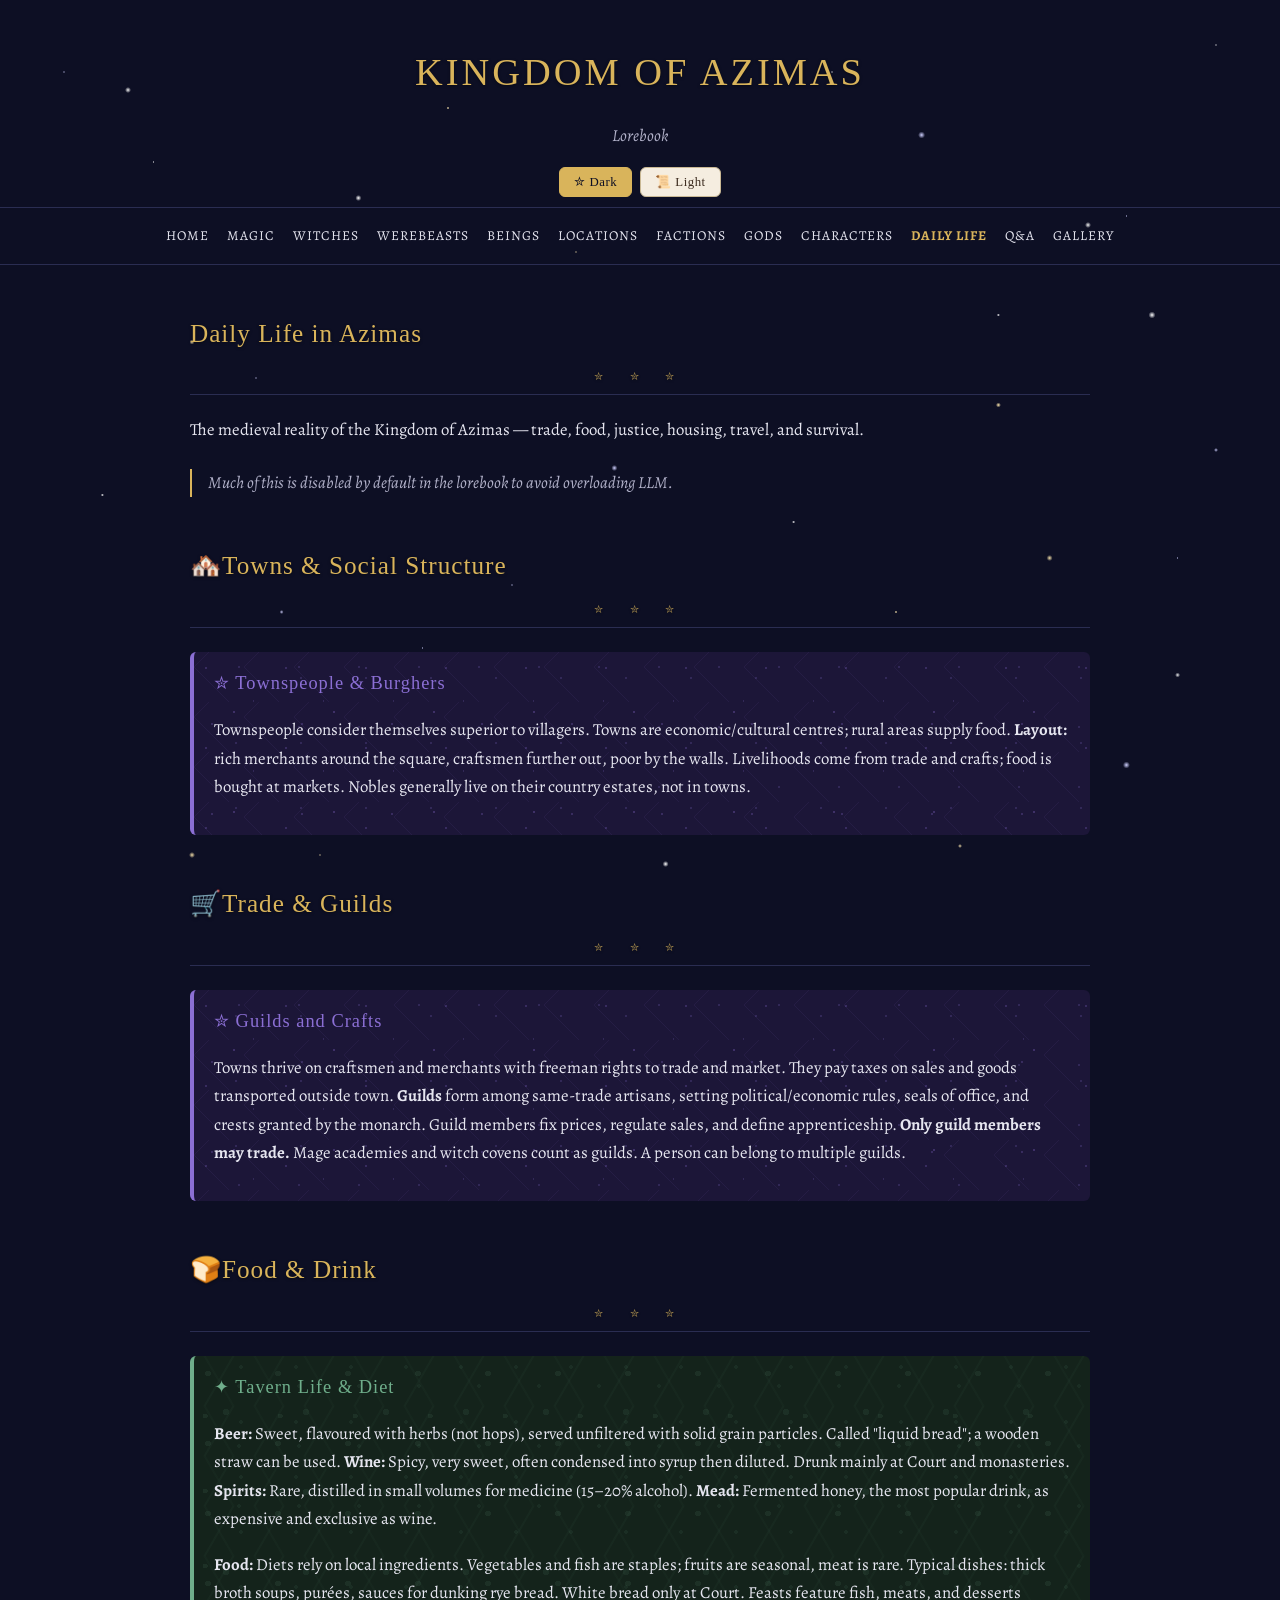
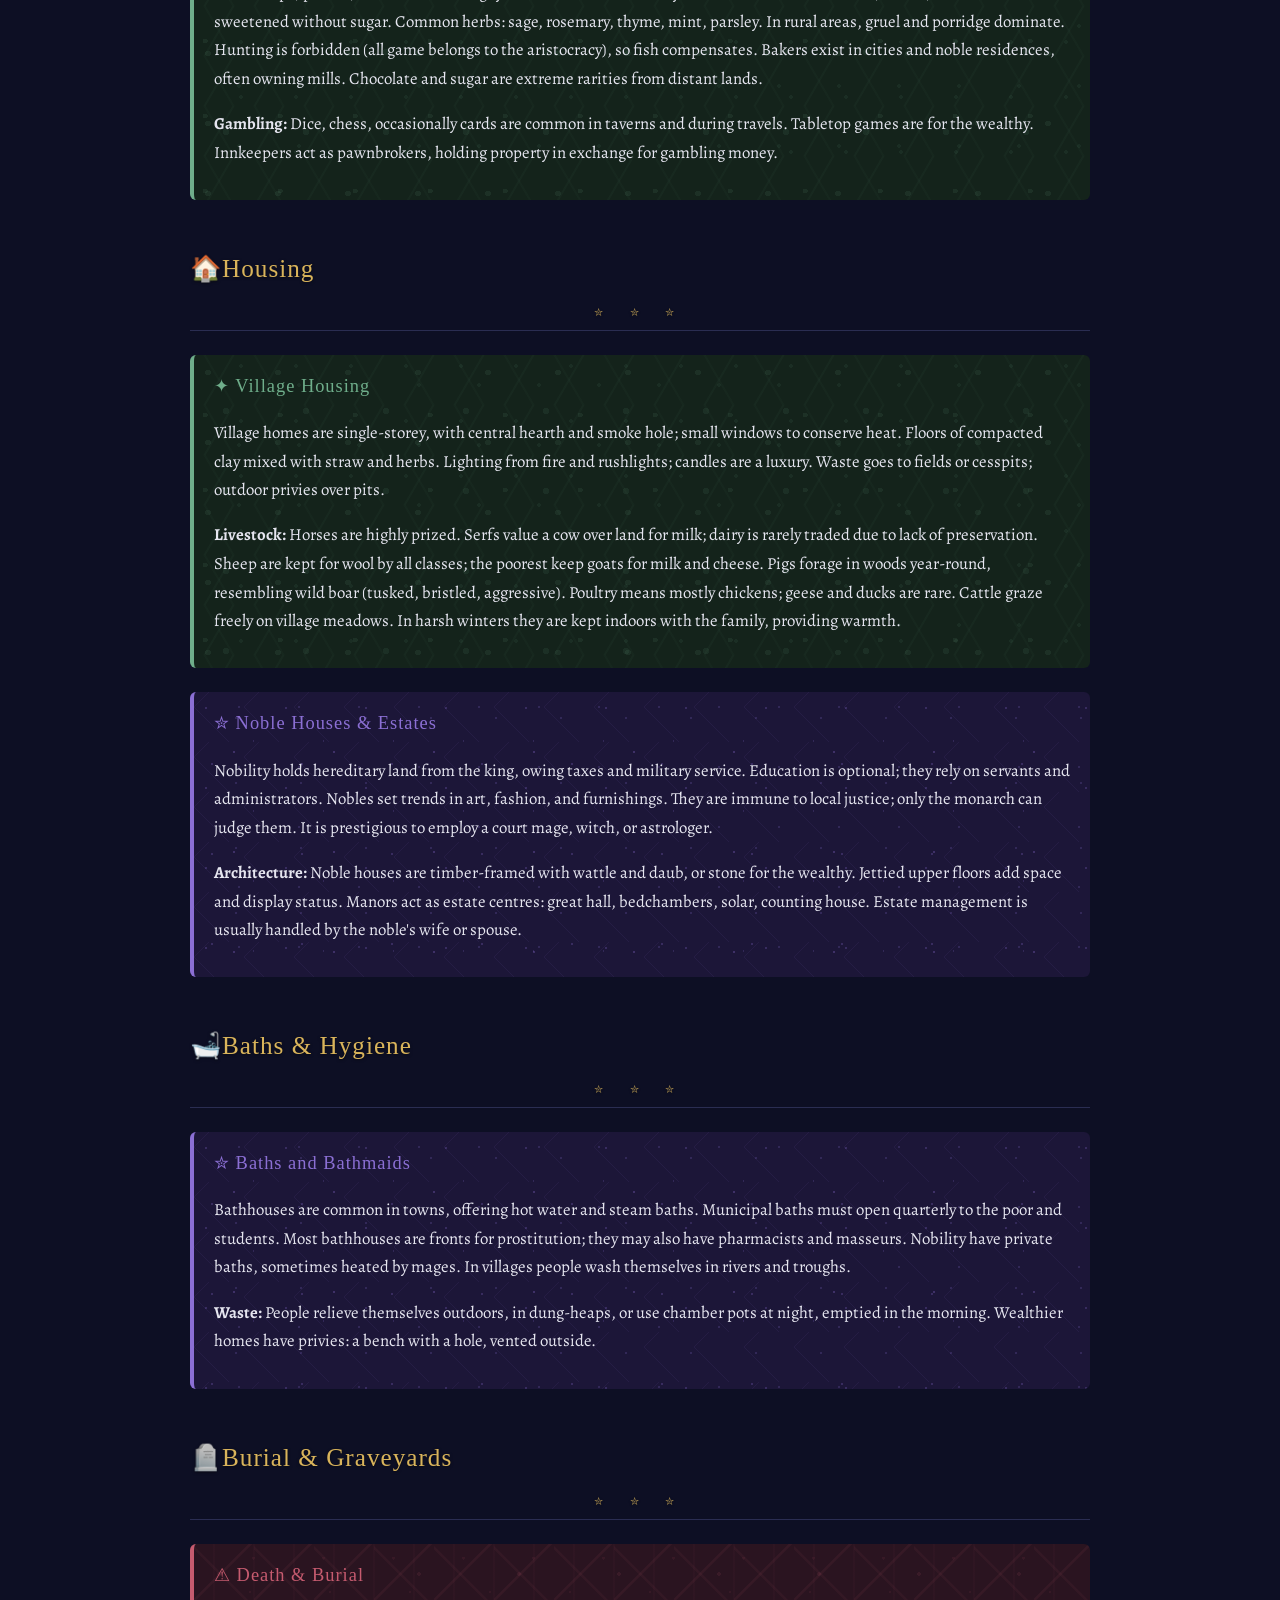
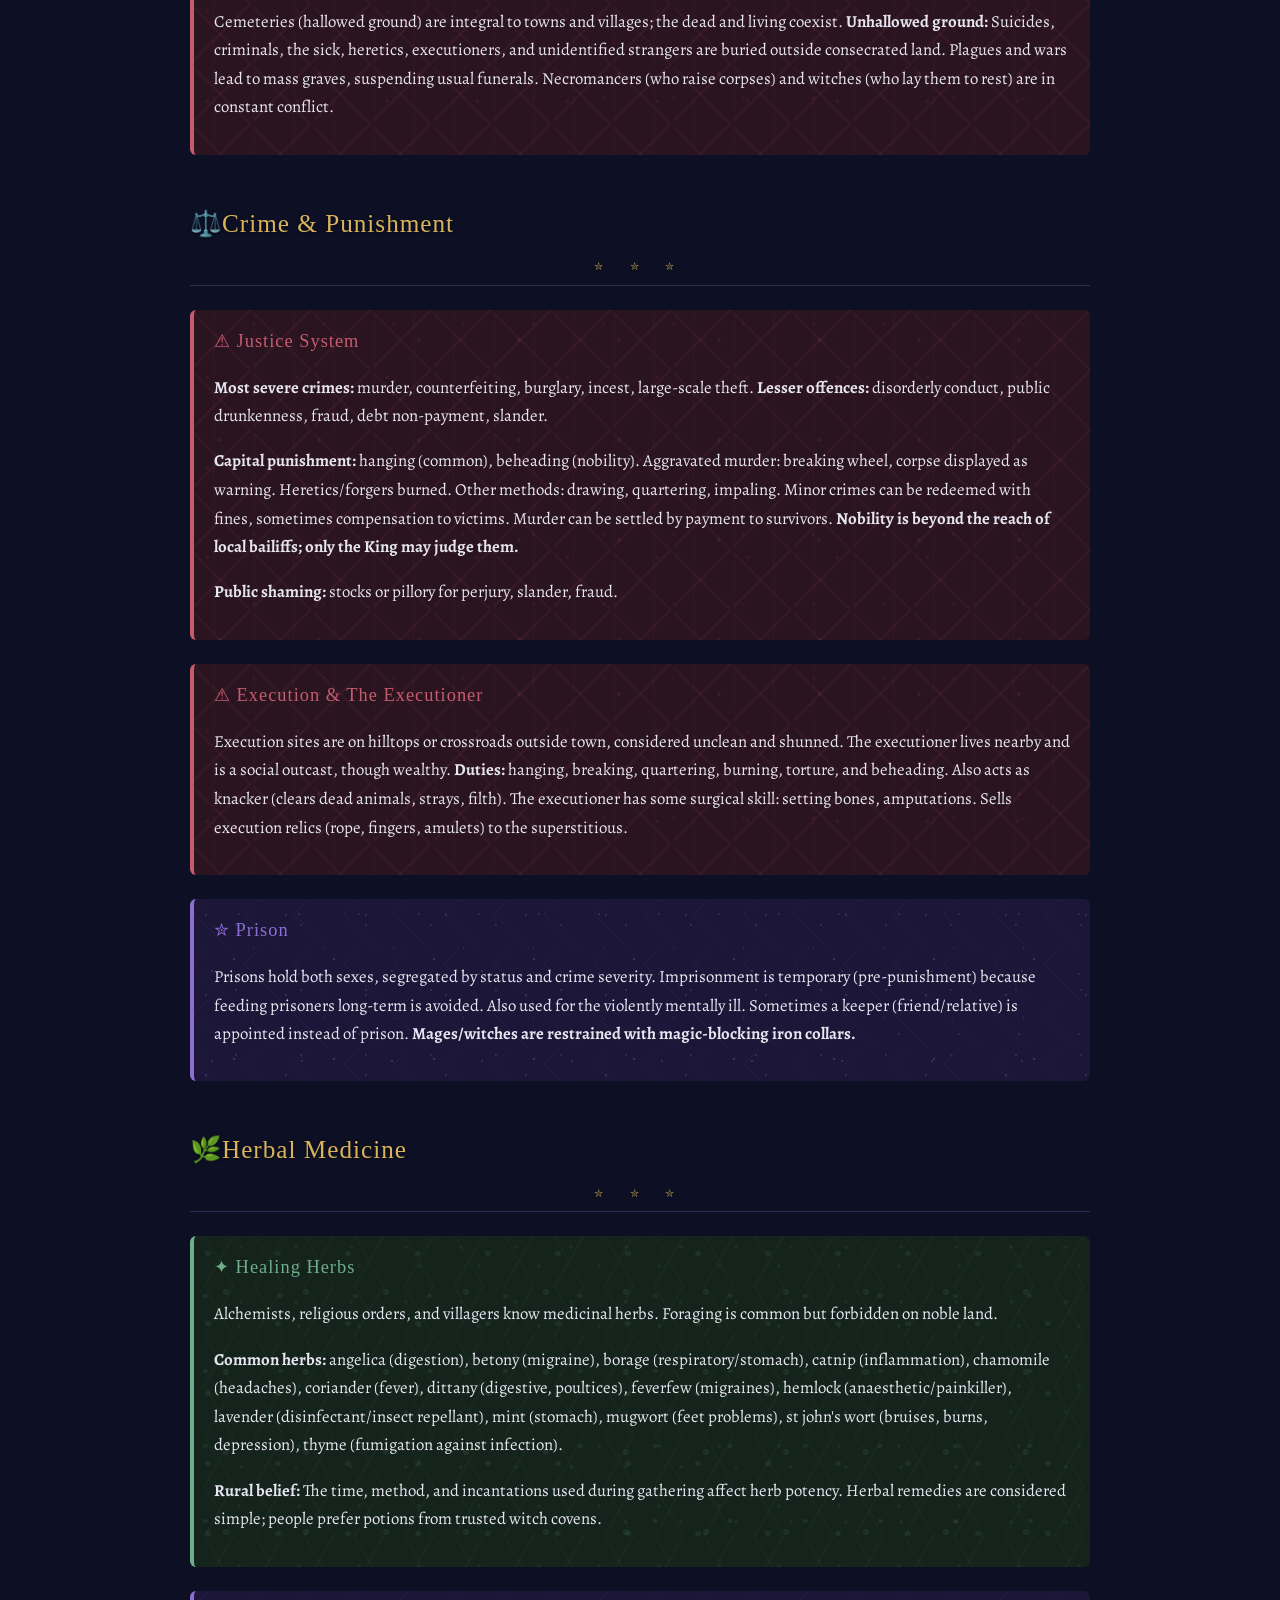
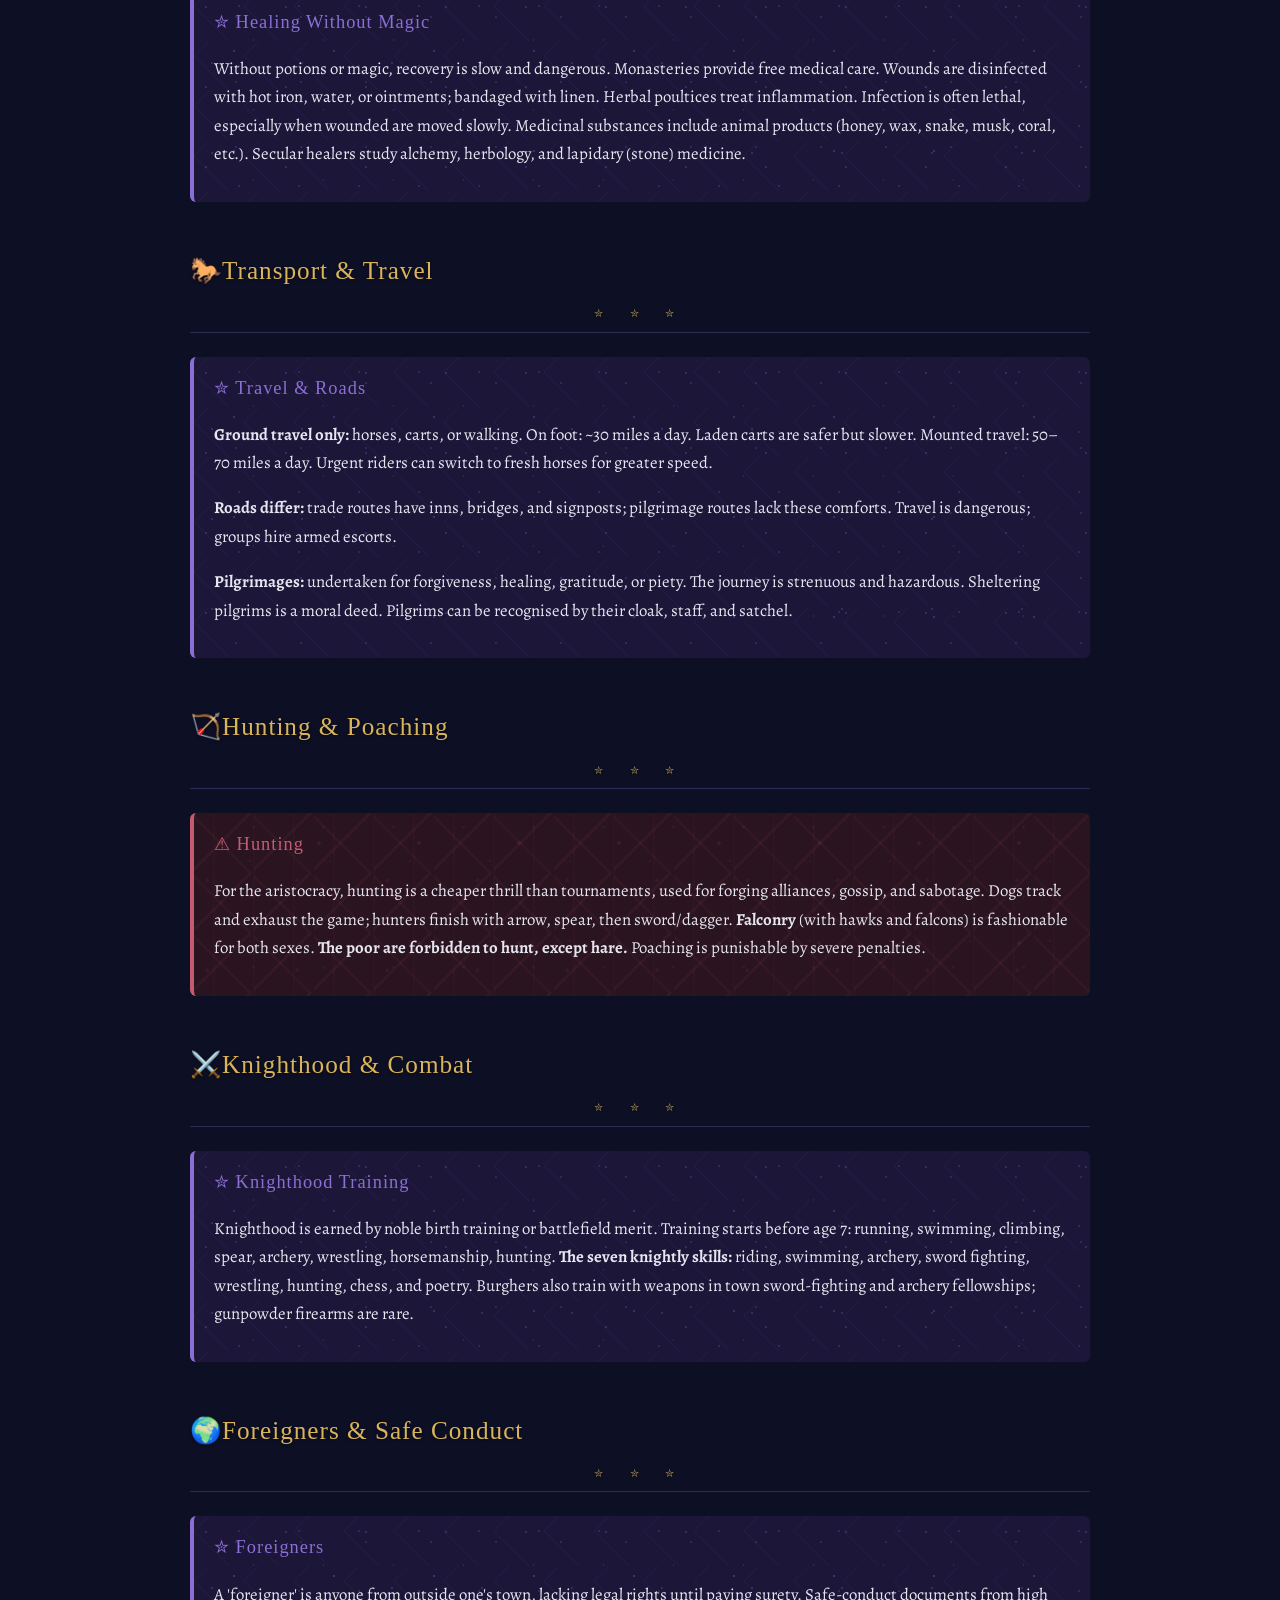
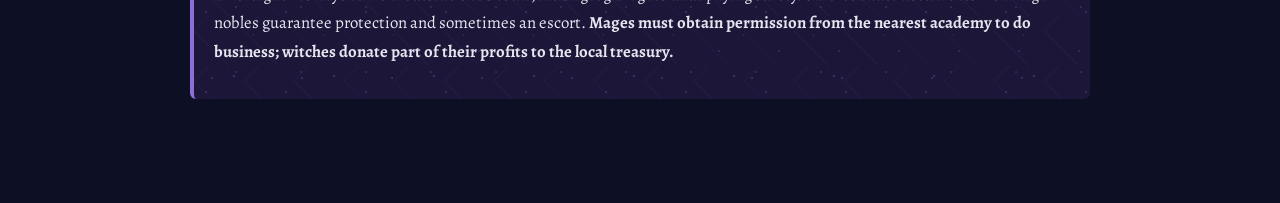
==== daily-life.html @ cf7f4513 "Add files via upload" ====
<!DOCTYPE html>
<html lang="en">
<head>
  <meta charset="UTF-8">
  <meta name="viewport" content="width=device-width, initial-scale=1.0">
    <!-- Применяем тему ДО рендеринга, чтобы не мерцало -->
  <script>
    (function() {
      const theme = localStorage.getItem('azimas-theme') || 'dark';
      if (theme !== 'dark') {
        document.documentElement.setAttribute('data-theme', theme);
      }
    })();
  </script>
  <title>Daily Life — Azimas</title>
  <link rel="preconnect" href="https://fonts.googleapis.com">
  <link rel="preconnect" href="https://fonts.gstatic.com" crossorigin>
  <link href="https://fonts.googleapis.com/css2?family=Alegreya:ital,wght@0,400;0,500;0,700;1,400&family=IM+Fell+English+SC&display=swap" rel="stylesheet">
  <link rel="stylesheet" href="style.css">
</head>
<body>
<header>
  <h1>KINGDOM OF AZIMAS</h1>
  <p>Lorebook</p>
  <div class="theme-switcher">
    <button data-theme="dark">✮ Dark</button>
    <button data-theme="light">📜 Light</button>
  </div>
</header>




  <main>
    <h2>Daily Life in Azimas</h2>
    <p>The medieval reality of the Kingdom of Azimas — trade, food, justice, housing, travel, and survival.</p>
    <p class="flavor">Much of this is disabled by default in the lorebook to avoid overloading LLM.</p>

    <h2>🏘️Towns & Social Structure</h2>
    <div class="term">
      <h3>Townspeople & Burghers</h3>
      <p>Townspeople consider themselves superior to villagers. Towns are economic/cultural centres; rural areas supply food. <b>Layout:</b> rich merchants around the square, craftsmen further out, poor by the walls. Livelihoods come from trade and crafts; food is bought at markets. Nobles generally live on their country estates, not in towns.</p>
    </div>

    <h2>🛒Trade & Guilds</h2>
    <div class="term">
      <h3>Guilds and Crafts</h3>
      <p>Towns thrive on craftsmen and merchants with freeman rights to trade and market. They pay taxes on sales and goods transported outside town. <b>Guilds</b> form among same-trade artisans, setting political/economic rules, seals of office, and crests granted by the monarch. Guild members fix prices, regulate sales, and define apprenticeship. <b>Only guild members may trade.</b> Mage academies and witch covens count as guilds. A person can belong to multiple guilds.</p>
    </div>

    <h2>🍞Food & Drink</h2>
    <div class="nature">
      <h3>Tavern Life & Diet</h3>
      <p><b>Beer:</b> Sweet, flavoured with herbs (not hops), served unfiltered with solid grain particles. Called "liquid bread"; a wooden straw can be used. <b>Wine:</b> Spicy, very sweet, often condensed into syrup then diluted. Drunk mainly at Court and monasteries. <b>Spirits:</b> Rare, distilled in small volumes for medicine (15–20% alcohol). <b>Mead:</b> Fermented honey, the most popular drink, as expensive and exclusive as wine.</p>
      <p><b>Food:</b> Diets rely on local ingredients. Vegetables and fish are staples; fruits are seasonal, meat is rare. Typical dishes: thick broth soups, purées, sauces for dunking rye bread. White bread only at Court. Feasts feature fish, meats, and desserts sweetened without sugar. Common herbs: sage, rosemary, thyme, mint, parsley. In rural areas, gruel and porridge dominate. Hunting is forbidden (all game belongs to the aristocracy), so fish compensates. Bakers exist in cities and noble residences, often owning mills. Chocolate and sugar are extreme rarities from distant lands.</p>
      <p><b>Gambling:</b> Dice, chess, occasionally cards are common in taverns and during travels. Tabletop games are for the wealthy. Innkeepers act as pawnbrokers, holding property in exchange for gambling money.</p>
    </div>

    <h2>🏠Housing</h2>
    <div class="nature">
      <h3>Village Housing</h3>
      <p>Village homes are single-storey, with central hearth and smoke hole; small windows to conserve heat. Floors of compacted clay mixed with straw and herbs. Lighting from fire and rushlights; candles are a luxury. Waste goes to fields or cesspits; outdoor privies over pits.</p>
      <p><b>Livestock:</b> Horses are highly prized. Serfs value a cow over land for milk; dairy is rarely traded due to lack of preservation. Sheep are kept for wool by all classes; the poorest keep goats for milk and cheese. Pigs forage in woods year-round, resembling wild boar (tusked, bristled, aggressive). Poultry means mostly chickens; geese and ducks are rare. Cattle graze freely on village meadows. In harsh winters they are kept indoors with the family, providing warmth.</p>
    </div>

    <div class="term">
      <h3>Noble Houses & Estates</h3>
      <p>Nobility holds hereditary land from the king, owing taxes and military service. Education is optional; they rely on servants and administrators. Nobles set trends in art, fashion, and furnishings. They are immune to local justice; only the monarch can judge them. It is prestigious to employ a court mage, witch, or astrologer.</p>
      <p><b>Architecture:</b> Noble houses are timber-framed with wattle and daub, or stone for the wealthy. Jettied upper floors add space and display status. Manors act as estate centres: great hall, bedchambers, solar, counting house. Estate management is usually handled by the noble's wife or spouse.</p>
    </div>

    <h2>🛁Baths & Hygiene</h2>
    <div class="term">
      <h3>Baths and Bathmaids</h3>
      <p>Bathhouses are common in towns, offering hot water and steam baths. Municipal baths must open quarterly to the poor and students. Most bathhouses are fronts for prostitution; they may also have pharmacists and masseurs. Nobility have private baths, sometimes heated by mages. In villages people wash themselves in rivers and troughs.</p>
      <p><b>Waste:</b> People relieve themselves outdoors, in dung-heaps, or use chamber pots at night, emptied in the morning. Wealthier homes have privies: a bench with a hole, vented outside.</p>
    </div>

    <h2>🪦Burial & Graveyards</h2>
    <div class="danger">
      <h3>Death & Burial</h3>
      <p>Cemeteries (hallowed ground) are integral to towns and villages; the dead and living coexist. <b>Unhallowed ground:</b> Suicides, criminals, the sick, heretics, executioners, and unidentified strangers are buried outside consecrated land. Plagues and wars lead to mass graves, suspending usual funerals. Necromancers (who raise corpses) and witches (who lay them to rest) are in constant conflict.</p>
    </div>

    <h2>⚖️Crime & Punishment</h2>
    <div class="danger">
      <h3>Justice System</h3>
      <p><b>Most severe crimes:</b> murder, counterfeiting, burglary, incest, large-scale theft. <b>Lesser offences:</b> disorderly conduct, public drunkenness, fraud, debt non-payment, slander.</p>
      <p><b>Capital punishment:</b> hanging (common), beheading (nobility). Aggravated murder: breaking wheel, corpse displayed as warning. Heretics/forgers burned. Other methods: drawing, quartering, impaling. Minor crimes can be redeemed with fines, sometimes compensation to victims. Murder can be settled by payment to survivors. <b>Nobility is beyond the reach of local bailiffs; only the King may judge them.</b></p>
      <p><b>Public shaming:</b> stocks or pillory for perjury, slander, fraud.</p>
    </div>

    <div class="danger">
      <h3>Execution & The Executioner</h3>
      <p>Execution sites are on hilltops or crossroads outside town, considered unclean and shunned. The executioner lives nearby and is a social outcast, though wealthy. <b>Duties:</b> hanging, breaking, quartering, burning, torture, and beheading. Also acts as knacker (clears dead animals, strays, filth). The executioner has some surgical skill: setting bones, amputations. Sells execution relics (rope, fingers, amulets) to the superstitious.</p>
    </div>

    <div class="term">
      <h3>Prison</h3>
      <p>Prisons hold both sexes, segregated by status and crime severity. Imprisonment is temporary (pre-punishment) because feeding prisoners long-term is avoided. Also used for the violently mentally ill. Sometimes a keeper (friend/relative) is appointed instead of prison. <b>Mages/witches are restrained with magic-blocking iron collars.</b></p>
    </div>

    <h2>🌿Herbal Medicine</h2>
    <div class="nature">
      <h3>Healing Herbs</h3>
      <p>Alchemists, religious orders, and villagers know medicinal herbs. Foraging is common but forbidden on noble land.</p>
      <p><b>Common herbs:</b> angelica (digestion), betony (migraine), borage (respiratory/stomach), catnip (inflammation), chamomile (headaches), coriander (fever), dittany (digestive, poultices), feverfew (migraines), hemlock (anaesthetic/painkiller), lavender (disinfectant/insect repellant), mint (stomach), mugwort (feet problems), st john's wort (bruises, burns, depression), thyme (fumigation against infection).</p>
      <p><b>Rural belief:</b> The time, method, and incantations used during gathering affect herb potency. Herbal remedies are considered simple; people prefer potions from trusted witch covens.</p>
    </div>

    <div class="term">
      <h3>Healing Without Magic</h3>
      <p>Without potions or magic, recovery is slow and dangerous. Monasteries provide free medical care. Wounds are disinfected with hot iron, water, or ointments; bandaged with linen. Herbal poultices treat inflammation. Infection is often lethal, especially when wounded are moved slowly. Medicinal substances include animal products (honey, wax, snake, musk, coral, etc.). Secular healers study alchemy, herbology, and lapidary (stone) medicine.</p>
    </div>

    <h2>🐎Transport & Travel</h2>
    <div class="term">
      <h3>Travel & Roads</h3>
      <p><b>Ground travel only:</b> horses, carts, or walking. On foot: ~30 miles a day. Laden carts are safer but slower. Mounted travel: 50–70 miles a day. Urgent riders can switch to fresh horses for greater speed.</p>
      <p><b>Roads differ:</b> trade routes have inns, bridges, and signposts; pilgrimage routes lack these comforts. Travel is dangerous; groups hire armed escorts.</p>
      <p><b>Pilgrimages:</b> undertaken for forgiveness, healing, gratitude, or piety. The journey is strenuous and hazardous. Sheltering pilgrims is a moral deed. Pilgrims can be recognised by their cloak, staff, and satchel.</p>
    </div>

    <h2>🏹Hunting & Poaching</h2>
    <div class="danger">
      <h3>Hunting</h3>
      <p>For the aristocracy, hunting is a cheaper thrill than tournaments, used for forging alliances, gossip, and sabotage. Dogs track and exhaust the game; hunters finish with arrow, spear, then sword/dagger. <b>Falconry</b> (with hawks and falcons) is fashionable for both sexes. <b>The poor are forbidden to hunt, except hare.</b> Poaching is punishable by severe penalties.</p>
    </div>

    <h2>⚔️Knighthood & Combat</h2>
    <div class="term">
      <h3>Knighthood Training</h3>
      <p>Knighthood is earned by noble birth training or battlefield merit. Training starts before age 7: running, swimming, climbing, spear, archery, wrestling, horsemanship, hunting. <b>The seven knightly skills:</b> riding, swimming, archery, sword fighting, wrestling, hunting, chess, and poetry. Burghers also train with weapons in town sword-fighting and archery fellowships; gunpowder firearms are rare.</p>
    </div>

    <h2>🌍Foreigners & Safe Conduct</h2>
    <div class="term">
      <h3>Foreigners</h3>
      <p>A 'foreigner' is anyone from outside one's town, lacking legal rights until paying surety. Safe-conduct documents from high nobles guarantee protection and sometimes an escort. <b>Mages must obtain permission from the nearest academy to do business; witches donate part of their profits to the local treasury.</b></p>
    </div>

  </main>
  <script src="nav.js"></script>
  <script src="lightbox.js"></script>
  <script src="theme-switcher.js"></script>
</body>

</html>
---- style.css ----
/* ===== ПЕРЕМЕННЫЕ ДЛЯ ТЁМ ===== */
:root {
  /* Тёмная тема (по умолчанию) */
  --bg:        #0d0f24;
  --bg-2:      #141735;
  --text:      #e6e6f0;
  --muted: #b0b0c8;
  --gold:      #d9b45b;
  --term:      #8b6fd4;
  --term-bg:   #1c1638;
  --danger:    #c65b6f;
  --danger-bg: #2a1420;
  --nature:    #6fae8b;
  --nature-bg: #14231b;
  --line:      #2a2d52;

  /* Фон звёзд */
  --star-static: radial-gradient(1px 1px at 12% 18%, #fff, transparent),
    radial-gradient(1px 1px at 88% 24%, #cfd0ff, transparent),
    radial-gradient(1.5px 1.5px at 35% 12%, #ffe9b0, transparent),
    radial-gradient(1px 1px at 65% 8%, #fff, transparent),
    radial-gradient(1px 1px at 20% 42%, #cfd0ff, transparent),
    radial-gradient(1.5px 1.5px at 78% 35%, #fff, transparent),
    radial-gradient(1px 1px at 45% 28%, #ffe9b0, transparent),
    radial-gradient(1px 1px at 92% 62%, #cfd0ff, transparent),
    radial-gradient(1.5px 1.5px at 8% 55%, #fff, transparent),
    radial-gradient(1px 1px at 55% 48%, #fff, transparent),
    radial-gradient(1px 1px at 33% 72%, #cfd0ff, transparent),
    radial-gradient(1.5px 1.5px at 70% 68%, #ffe9b0, transparent),
    radial-gradient(1px 1px at 18% 85%, #fff, transparent),
    radial-gradient(1px 1px at 82% 78%, #cfd0ff, transparent),
    radial-gradient(1.5px 1.5px at 50% 88%, #fff, transparent),
    radial-gradient(1px 1px at 25% 95%, #ffe9b0, transparent),
    radial-gradient(1px 1px at 95% 5%, #fff, transparent),
    radial-gradient(1px 1px at 5% 8%, #cfd0ff, transparent),
    radial-gradient(1.5px 1.5px at 62% 58%, #fff, transparent),
    radial-gradient(1px 1px at 40% 65%, #cfd0ff, transparent);
}

/* Тема древнего свитка (переименована в Light) */
[data-theme="light"] {
  --bg:        #e8dcc4;  /* пожелтевшая бумага */
  --bg-2:      #f5ede0;  /* светлее, как чистый пергамент */
  --text:      #3d2c1f;  /* тёмно-коричневые чернила */
  --muted:     #7a6952;  /* выцветшие чернила */
  --gold:      #a0652a;  /* тёплое золото печатей */
  --term:      #4a3829;  /* тёмно-коричневый для терминов */
  --term-bg:   #d9c9a8;  /* тёмный бежевый */
  --danger:    #7a2e2e;  /* тёмные красные чернила */
  --danger-bg: #e3cdb8;  /* тёмный персиковый */
  --nature:    #2d4a26;  /* тёмные зелёные чернила */
  --nature-bg: #c9b894;  /* тёмный охристый */
  --line:      #c9b894;  /* линии как старые складки */
  
  /* Свиток: вместо звёзд — пятна старения */
  --star-static: radial-gradient(ellipse at 15% 20%, rgba(139,101,78,0.08) 40px 30px, transparent 0),
    radial-gradient(ellipse at 75% 60%, rgba(139,101,78,0.06) 50px 35px, transparent 0),
    radial-gradient(ellipse at 40% 80%, rgba(139,101,78,0.05) 45px 28px, transparent 0),
    radial-gradient(ellipse at 85% 30%, rgba(139,101,78,0.07) 38px 32px, transparent 0);
}

/* ===== ЗВЁЗДНЫЙ ФОН / ТЕКСТУРА ===== */
body {
  margin: 0;
  font-family: "Alegreya", Georgia, serif;
  font-size: 1.05rem;
  color: var(--text);
  line-height: 1.7;
  background-color: var(--bg);
  background-image: var(--star-static);
  background-attachment: fixed;
  position: relative;
  transition: background-color 0.3s ease, color 0.3s ease;
}

/* слой мерцающих звёзд — только для тёмной темы */
body::before {
  content: '';
  position: fixed;
  inset: 0;
  pointer-events: none;
  z-index: 0;
  opacity: 0;
  transition: opacity 0.3s ease;
}

body:not([data-theme])::before {
  opacity: 1;
  background-image:
    radial-gradient(3px 3px at 28% 22%, rgba(255,255,255,1), transparent),
    radial-gradient(2.5px 2.5px at 15% 38%, rgba(255,233,176,1), transparent),
    radial-gradient(3px 3px at 10% 10%, rgba(255,255,255,0.95), transparent),
    radial-gradient(2px 2px at 22% 68%, rgba(207,208,255,0.9), transparent),
    radial-gradient(3px 3px at 48% 52%, rgba(207,208,255,1), transparent),
    radial-gradient(2.5px 2.5px at 38% 82%, rgba(255,255,255,0.95), transparent),
    radial-gradient(3.5px 3.5px at 72% 15%, rgba(207,208,255,1), transparent),
    radial-gradient(3px 3px at 85% 25%, rgba(255,255,255,0.95), transparent),
    radial-gradient(2.5px 2.5px at 78% 45%, rgba(255,233,176,1), transparent),
    radial-gradient(3.5px 3.5px at 90% 35%, rgba(255,255,255,1), transparent),
    radial-gradient(2px 2px at 95% 50%, rgba(207,208,255,0.9), transparent),
    radial-gradient(3px 3px at 82% 62%, rgba(255,233,176,0.95), transparent),
    radial-gradient(2.5px 2.5px at 92% 75%, rgba(255,255,255,0.9), transparent),
    radial-gradient(3.5px 3.5px at 88% 85%, rgba(207,208,255,1), transparent),
    radial-gradient(3px 3px at 68% 78%, rgba(255,233,176,1), transparent),
    radial-gradient(2.5px 2.5px at 58% 88%, rgba(255,255,255,1), transparent),
    radial-gradient(3.5px 3.5px at 45% 92%, rgba(207,208,255,0.95), transparent),
    radial-gradient(2px 2px at 25% 85%, rgba(255,255,255,0.9), transparent),
    radial-gradient(3px 3px at 15% 95%, rgba(255,233,176,0.95), transparent),
    radial-gradient(2.5px 2.5px at 35% 90%, rgba(207,208,255,0.9), transparent),
    radial-gradient(3px 3px at 52% 96%, rgba(255,255,255,1), transparent),
    radial-gradient(2px 2px at 75% 94%, rgba(255,233,176,0.9), transparent);
  animation: twinkle 4s ease-in-out infinite;
}

header, nav, main {
  position: relative;
  z-index: 1;
}

@keyframes twinkle {
  0%, 100% { opacity: 0.4; }
  50%      { opacity: 1; }
}

/* ===== ПЕРЕКЛЮЧАТЕЛЬ ТЕМ ===== */
.theme-switcher {
  display: flex;
  gap: 8px;
  justify-content: center;
  margin-top: 16px;
}
.theme-switcher button {
  background: var(--bg-2);
  border: 1px solid var(--line);
  color: var(--text);
  padding: 6px 14px;
  border-radius: 6px;
  cursor: pointer;
  font-family: "IM Fell English SC", Georgia, serif;
  font-size: 0.8rem;
  letter-spacing: 0.5px;
  transition: all 0.2s;
}
.theme-switcher button:hover {
  background: var(--gold);
  color: var(--bg);
  border-color: var(--gold);
}
.theme-switcher button.active {
  background: var(--gold);
  color: var(--bg);
  border-color: var(--gold);
}

/* ===== ШРИФТЫ ЗАГОЛОВКОВ ===== */
header h1,
h2, h3 {
  font-family: "IM Fell English SC", Georgia, serif;
  font-weight: normal;
  letter-spacing: 1px;
}
.term h3, .danger h3, .nature h3, .character-text h3 {
  font-size: 1.15rem;
}

/* ===== ШАПКА И НАВИГАЦИЯ ===== */
header { text-align: center; padding: 40px 20px 10px; }
header h1 { font-size: 2.4rem; color: var(--gold); letter-spacing: 3px; margin: 0; transition: color 0.3s; text-shadow: 0 1px 3px rgba(0, 0, 0, 0.5);}
header p { color: var(--muted); font-style: italic; transition: color 0.3s; }

nav {
  display: flex;
  flex-wrap: wrap;
  justify-content: center;
  gap: 6px 18px;
  padding: 16px;
  border-top: 1px solid var(--line);
  border-bottom: 1px solid var(--line);
  margin-bottom: 30px;
  transition: border-color 0.3s;
}
nav a {
  color: var(--text);
  text-decoration: none;
  text-transform: uppercase;
  letter-spacing: 1px;
  font-size: 0.85rem;
  transition: color 0.3s;
}
nav a:hover { color: var(--gold); }

/* ===== КОНТЕЙНЕР ===== */
main { max-width: 900px; margin: 0 auto; padding: 0 24px 80px; }

h2 {
  color: var(--gold);
  border-bottom: 1px solid var(--line);
  padding-bottom: 8px;
  margin-top: 48px;
  transition: color 0.3s, border-color 0.3s;
  text-shadow: 0 1px 3px rgba(0, 0, 0, 0.5);
}
h2::after {
  content: "✮ ✮ ✮";
  display: block;
  text-align: center;
  margin-top: 12px;
  color: var(--gold);
  font-size: 0.7rem;
  letter-spacing: 12px;
  opacity: 0.7;
}

h3 { color: var(--gold); margin-bottom: 4px; transition: color 0.3s; }
a { color: var(--term); transition: color 0.3s; }
ul { padding-left: 20px; }
li { margin-bottom: 4px; }

/* ===== БЛОК ТЕРМИНА ===== */
.term {
  background: var(--term-bg);
  background-image:
    radial-gradient(circle at 15% 20%, rgba(139,111,212,0.25) 1.5px, transparent 1.5px),
    radial-gradient(circle at 75% 25%, rgba(139,111,212,0.2) 1px, transparent 1px),
    radial-gradient(circle at 40% 60%, rgba(139,111,212,0.3) 1.5px, transparent 1.5px),
    radial-gradient(circle at 85% 70%, rgba(139,111,212,0.2) 1px, transparent 1px),
    radial-gradient(circle at 20% 80%, rgba(139,111,212,0.25) 1.5px, transparent 1.5px),
    radial-gradient(circle at 65% 40%, rgba(139,111,212,0.2) 1px, transparent 1px),
    linear-gradient(135deg, transparent 14%, rgba(139,111,212,0.08) 15%, transparent 16%),
    linear-gradient(45deg, transparent 34%, rgba(139,111,212,0.08) 35%, transparent 36%);
  background-size: 80px 80px, 60px 60px, 100px 100px, 70px 70px, 90px 90px, 65px 65px, 50px 50px, 50px 50px;
  background-color: var(--term-bg);
  border-left: 4px solid var(--term);
  border-radius: 6px;
  padding: 16px 20px;
  margin: 24px 0;
  transition: background-color 0.3s, border-color 0.3s;
}
.term h3 { color: var(--term); margin-top: 0; transition: color 0.3s; }
.term h3::before { content: "✮ "; }

/* ===== БЛОК ЗАПРЕТНОГО ===== */
.danger {
  background: var(--danger-bg);
  background-image:
    linear-gradient(135deg, transparent 45%, rgba(198,91,111,0.08) 46%, rgba(198,91,111,0.08) 48%, transparent 49%),
    linear-gradient(45deg, transparent 45%, rgba(198,91,111,0.06) 46%, rgba(198,91,111,0.06) 48%, transparent 49%),
    linear-gradient(90deg, transparent 48%, rgba(198,91,111,0.04) 49%, rgba(198,91,111,0.04) 51%, transparent 52%),
    radial-gradient(circle at 25% 30%, rgba(198,91,111,0.1) 2px, transparent 2px),
    radial-gradient(circle at 70% 60%, rgba(198,91,111,0.08) 1.5px, transparent 1.5px),
    radial-gradient(circle at 15% 75%, rgba(198,91,111,0.09) 2px, transparent 2px),
    radial-gradient(circle at 85% 20%, rgba(198,91,111,0.08) 1.5px, transparent 1.5px);
  background-size: 60px 60px, 60px 60px, 40px 40px, 100px 100px, 80px 80px, 90px 90px, 70px 70px;
  background-color: var(--danger-bg);
  border-left: 4px solid var(--danger);
  border-radius: 6px;
  padding: 16px 20px;
  margin: 24px 0;
  transition: background-color 0.3s, border-color 0.3s;
}
.danger h3 { color: var(--danger); margin-top: 0; transition: color 0.3s; }
.danger h3::before { content: "⚠ "; }

/* ===== БЛОК ПРИРОДЫ ===== */
.nature {
  background: var(--nature-bg);
  background-image:
    radial-gradient(ellipse at 20% 25%, rgba(111,174,139,0.1) 3px 2px, transparent 0),
    radial-gradient(ellipse at 75% 50%, rgba(111,174,139,0.08) 2.5px 1.5px, transparent 0),
    radial-gradient(ellipse at 40% 70%, rgba(111,174,139,0.09) 3px 2px, transparent 0),
    radial-gradient(ellipse at 85% 20%, rgba(111,174,139,0.08) 2px 1.5px, transparent 0),
    radial-gradient(ellipse at 15% 80%, rgba(111,174,139,0.1) 2.5px 2px, transparent 0),
    linear-gradient(120deg, transparent 48%, rgba(111,174,139,0.04) 49%, rgba(111,174,139,0.04) 51%, transparent 52%),
    linear-gradient(60deg, transparent 48%, rgba(111,174,139,0.03) 49%, rgba(111,174,139,0.03) 51%, transparent 52%);
  background-size: 70px 70px, 60px 60px, 80px 80px, 55px 55px, 75px 75px, 50px 50px, 50px 50px;
  background-color: var(--nature-bg);
  border-left: 4px solid var(--nature);
  border-radius: 6px;
  padding: 16px 20px;
  margin: 24px 0;
  transition: background-color 0.3s, border-color 0.3s;
}
.nature h3 { color: var(--nature); margin-top: 0; transition: color 0.3s; }
.nature h3::before { content: "✦ "; }

/* ===== ФЛЕЙВОР / ЦИТАТА ===== */
.flavor {
  font-style: italic;
  color: var(--muted);
  border-left: 2px solid var(--gold);
  padding-left: 16px;
  margin: 24px 0;
  transition: color 0.3s, border-color 0.3s;
}

/* ===== ВЫДЕЛЕНИЕ СЛОВ ===== */
.hl-gold   { color: var(--gold); }
.hl-purple { color: var(--term); }
.hl-red    { color: var(--danger); }
.hl-green  { color: var(--nature); }

.mark {
  background: var(--term-bg);
  color: var(--term);
  padding: 1px 6px;
  border-radius: 4px;
  transition: background-color 0.3s, color 0.3s;
}

/* ===== КАРТОЧКА ПЕРСОНАЖА ===== */
.character {
  display: flex;
  gap: 24px;
  background: var(--bg-2);
  border: 1px solid var(--line);
  border-radius: 10px;
  padding: 20px;
  margin: 24px 0;
  align-items: flex-start;
  transition: background-color 0.3s, border-color 0.3s;
}
.character img {
  width: 180px;
  height: 220px;
  object-fit: cover;
  border-radius: 8px;
  flex-shrink: 0;
}
.character-text {
  flex: 1;
  min-width: 0;
  overflow-wrap: break-word;
  max-height: 220px;
  overflow-y: auto;
  padding-right: 10px;
  scrollbar-width: thin;
  scrollbar-color: var(--gold) var(--bg-2);
}
.character-text::-webkit-scrollbar { width: 8px; }
.character-text::-webkit-scrollbar-thumb { background: var(--gold); border-radius: 4px; }
.character-text::-webkit-scrollbar-track { background: var(--bg-2); }

/* ===== ГРАДИЕНТ-ПОДСКАЗКА ДЛЯ ПРОКРУЧИВАЕМОГО ТЕКСТА ===== */
.character-text {
  position: relative;
}
/* Градиент появляется только если текст переполнен */
.character-text::after {
  content: '';
  position: absolute;
  bottom: 0;
  left: 0;
  right: 10px;  /* учитываем scrollbar */
  height: 30px;
  background: linear-gradient(to bottom, transparent, var(--bg-2));
  pointer-events: none;
  opacity: 0;
  transition: opacity 0.3s;
}
/* Показываем градиент, если высота контента больше контейнера */
.character-text:not(:hover)::after {
  opacity: 1;
}
/* Прячем при наведении, чтобы не мешал */
.character-text:hover::after {
  opacity: 0;
}

/* На мобильных градиент не нужен (текст не обрезается) */
@media (max-width: 700px) {
  .character-text::after { display: none; }
}

/* ===== КОНТЕКСТНЫЕ ЦВЕТА ССЫЛОК В БЛОКАХ ===== */
.danger a {
  color: #ff9eb3;  /* светло-розовый, читается на красном фоне */
}
.danger a:hover {
  color: var(--gold);
}

.nature a {
  color: #a0d9b8;  /* светло-зелёный, читается на тёмно-зелёном */
}
.nature a:hover {
  color: var(--gold);
}

/* ===== КАРУСЕЛЬ ВНУТРИ КАРТОЧКИ ПЕРСОНАЖА ===== */
.character .carousel {
  flex: 0 0 180px;
  width: 180px;
  height: 220px;
  overflow-y: hidden;  /* вертикальную прокрутку запрещаем — картинка обрежется */
}
.character .carousel img {
  flex: 0 0 100%;
  height: 220px;
  object-fit: contain;
  background: var(--bg-2);
}


.character.flip { flex-direction: row-reverse; }

@media (max-width: 700px) {
  .character,
  .character.flip {
    flex-direction: column !important;
    align-items: center;
    text-align: center;
  }
  .character img {
    width: 100%;
    max-width: 260px;
    height: auto;
  }
  .character-text {
    max-height: none;
    overflow-y: visible;
    padding-right: 0;
    width: 100%;
  }
  .character .carousel {
    flex-basis: auto;
    width: 100%;
    max-width: 260px;
    height: auto;
  }
  .character .carousel img { height: 260px; }
}

/* ===== СЕТКА КАРТОЧЕК ===== */
.grid {
  display: grid;
  grid-template-columns: repeat(auto-fit, minmax(240px, 1fr));
  gap: 20px;
  margin: 24px 0;
}
.card {
  background: var(--bg-2);
  border: 1px solid var(--line);
  border-radius: 10px;
  overflow: hidden;
  transition: background-color 0.3s, border-color 0.3s;
}
.card img { width: 100%; height: 160px; object-fit: cover; display: block; }
.card .card-body { padding: 14px 18px; }
.card h3 { margin: 0 0 6px; }

.wip { color: var(--danger); font-size: 0.9rem; letter-spacing: 1px; }

/* ===== ДИСКЛЕЙМЕР ===== */
.disclaimer {
  background: var(--danger-bg);
  border: 1px solid var(--danger);
  border-radius: 8px;
  padding: 14px 20px;
  margin: 0 0 32px;
  text-align: center;
  font-size: 0.9rem;
  color: var(--muted);
  transition: background-color 0.3s, border-color 0.3s, color 0.3s;
}
.disclaimer b { color: var(--danger); letter-spacing: 1px; }

/* ===== ПЛАШКА КОНТАКТОВ ===== */
.contact {
  display: flex;
  align-items: center;
  gap: 20px;
  background: var(--bg-2);
  border: 1px solid var(--line);
  border-radius: 12px;
  padding: 20px 24px;
  margin: 40px 0;
  transition: background-color 0.3s, border-color 0.3s;
}
.contact img {
  width: 90px;
  height: 90px;
  border-radius: 50%;
  object-fit: cover;
  border: 2px solid var(--gold);
  flex-shrink: 0;
}
.contact-info h3 { margin: 0 0 4px; }
.contact-info p { margin: 0 0 10px; color: var(--muted); font-size: 0.9rem; }

.contact-links {
  display: flex;
  flex-wrap: wrap;
  gap: 8px 16px;
}
.contact-links a {
  color: var(--term);
  text-decoration: none;
  font-size: 0.9rem;
  letter-spacing: 0.5px;
  transition: color 0.3s;
}
.contact-links a:hover { color: var(--gold); }
.contact-links a::before { content: "✮ "; color: var(--gold); }

@media (max-width: 600px) {
  .contact { flex-direction: column; text-align: center; }
  .contact-links { justify-content: center; }
}

/* ===== КАРУСЕЛЬ ===== */
.carousel {
  display: flex;
  gap: 8px;
  overflow-x: auto;
  scroll-snap-type: x mandatory;
  border-radius: 10px;
  scrollbar-width: thin;
  scrollbar-color: var(--gold) var(--bg-2);
}
.carousel img {
  scroll-snap-align: center;
  flex: 0 0 100%;
  height: 360px;
  object-fit: contain;
  background: var(--bg-2);
  border-radius: 10px;
}
.carousel::-webkit-scrollbar { height: 8px; }
.carousel::-webkit-scrollbar-thumb { background: var(--gold); border-radius: 4px; }
.carousel::-webkit-scrollbar-track { background: var(--bg-2); }

.contact .carousel { width: 90px; flex-shrink: 0; }
.contact .carousel img {
  width: 90px;
  height: 90px;
  object-fit: cover;
  border-radius: 50%;
  border: 2px solid var(--gold);
  background: none;
}

/* ===== ГАЛЕРЕЯ ===== */
.gallery {
  display: grid;
  grid-template-columns: repeat(auto-fill, minmax(180px, 1fr));
  gap: 12px;
  margin: 24px 0;
}
.gallery img {
  width: 100%;
  height: 180px;
  object-fit: cover;
  display: block;
  border-radius: 8px;
  border: 1px solid var(--line);
  transition: transform 0.2s, border-color 0.3s;
}
.gallery img:hover { transform: scale(1.05); }

/* ===== ЛАЙТБОКС ===== */
img.zoomable { cursor: zoom-in; }

.lightbox {
  display: none;
  position: fixed;
  inset: 0;
  z-index: 1000;
  background: rgba(6, 7, 20, 0.92);
  cursor: zoom-out;
  align-items: center;
  justify-content: center;
  padding: 40px;
}
[data-theme="light"] .lightbox { background: rgba(232, 220, 196, 0.95); }

.lightbox.open { display: flex; }

.lightbox-content {
  display: flex;
  flex-direction: column;
  align-items: center;
  max-width: 90%;
  max-height: 90%;
  cursor: default;
}
.lightbox-content img {
  max-width: 100%;
  max-height: 78vh;
  border-radius: 8px;
  border: 1px solid var(--gold);
  box-shadow: 0 0 40px rgba(0, 0, 0, 0.6);
}
.lightbox-caption {
  margin-top: 14px;
  color: var(--text);
  font-style: italic;
  text-align: center;
  font-size: 0.95rem;
  max-width: 600px;
}
.lightbox-caption:empty { display: none; }

.lightbox .close {
  position: absolute;
  top: 20px;
  right: 30px;
  font-size: 2.5rem;
  color: var(--muted);
  cursor: pointer;
  line-height: 1;
  z-index: 2;
}
.lightbox .close:hover { color: var(--gold); }

.lightbox .lb-nav {
  position: absolute;
  top: 50%;
  transform: translateY(-50%);
  font-size: 2.5rem;
  color: var(--muted);
  cursor: pointer;
  user-select: none;
  padding: 20px;
  z-index: 2;
}
.lightbox .lb-nav:hover { color: var(--gold); }
.lightbox .lb-prev { left: 10px; }
.lightbox .lb-next { right: 10px; }

.lightbox-dots {
  display: flex;
  gap: 10px;
  margin-top: 16px;
  justify-content: center;
  flex-wrap: wrap;
}
.lightbox-dots span {
  width: 10px;
  height: 10px;
  border-radius: 50%;
  background: var(--muted);
  opacity: 0.5;
  cursor: pointer;
  transition: opacity 0.2s, background 0.2s;
}
.lightbox-dots span.active {
  background: var(--gold);
  opacity: 1;
}

.lightbox.single .lb-nav,
.lightbox.single .lightbox-dots { display: none; }

@media (max-width: 600px) {
  .lightbox .lb-nav { font-size: 2rem; padding: 10px; }
}

/* ===== FAQ ===== */
.faq-item { margin: 24px 0; }

.faq-question {
  background: var(--nature);
  color: var(--bg);
  border-radius: 8px 8px 0 0;
  padding: 14px 20px;
  border-left: 4px solid var(--nature);
  transition: background-color 0.3s;
}

.faq-question h3 {
  color: var(--bg);
  margin: 0;
  font-size: 1.1rem;
}

.faq-answer {
  background: var(--bg-2);
  border: 1px solid var(--line);
  border-top: none;
  border-radius: 0 0 8px 8px;
  padding: 16px 20px;
  transition: background-color 0.3s, border-color 0.3s;
}

.faq-answer p:last-child { margin-bottom: 0; }

/* ===== ШАПКА И НАВИГАЦИЯ ===== */
header { text-align: center; padding: 40px 20px 10px; }
header h1 { font-size: 2.4rem; color: var(--gold); letter-spacing: 3px; margin: 0; transition: color 0.3s; text-shadow: 0 1px 3px rgba(0, 0, 0, 0.5); }
header p { color: var(--muted); font-style: italic; transition: color 0.3s; }

nav {
  display: flex;
  flex-wrap: wrap;
  justify-content: center;
  gap: 6px 18px;
  padding: 16px;
  border-top: 1px solid var(--line);
  border-bottom: 1px solid var(--line);
  margin-bottom: 30px;
  transition: border-color 0.3s;
  position: relative;
}

/* Кнопка меню — скрыта на десктопе */
.nav-toggle {
  display: none;
  align-items: center;
  gap: 8px;
  background: var(--bg-2);
  border: 1px solid var(--line);
  color: var(--text);
  cursor: pointer;
  padding: 8px 14px;
  border-radius: 6px;
  font-family: "IM Fell English SC", Georgia, serif;
  font-size: 0.85rem;
  letter-spacing: 1px;
  transition: all 0.2s;
}

.nav-toggle:hover {
  background: var(--gold);
  color: var(--bg);
  border-color: var(--gold);
}

.burger-icon {
  display: flex;
  flex-direction: column;
  gap: 4px;
}

/* Иконка бургера: три полоски */
.burger-icon span {
  width: 18px;
  height: 2px;
  background: currentColor;
  border-radius: 2px;
}

/* Иконка крестика: две диагонали, без анимации */
nav.open .burger-icon {
  position: relative;
  width: 18px;
  height: 18px;
}

nav.open .burger-icon span {
  position: absolute;
  top: 50%;
  left: 0;
  width: 18px;
}

nav.open .burger-icon span:nth-child(1) {
  transform: translateY(-50%) rotate(45deg);
}

nav.open .burger-icon span:nth-child(2) {
  display: none;
}

nav.open .burger-icon span:nth-child(3) {
  transform: translateY(-50%) rotate(-45deg);
}

.burger-text {
  text-transform: uppercase;
}

/* Контейнер ссылок */
.nav-menu {
  display: flex;
  flex-wrap: wrap;
  justify-content: center;
  gap: 6px 18px;
  width: 100%;
}

.nav-menu a {
  color: var(--text);
  text-decoration: none;
  text-transform: uppercase;
  letter-spacing: 1px;
  font-size: 0.85rem;
  transition: color 0.3s;
}
.nav-menu a:hover { color: var(--gold); }

/* Подсветка активной страницы */
.nav-menu a.active {
  color: var(--gold);
  font-weight: bold;
}

/* ===== МОБИЛЬНАЯ ВЕРСИЯ (dropdown) ===== */
@media (max-width: 700px) {
  nav {
    flex-direction: column;
    align-items: center;
    padding: 12px 16px;
  }
  
  .nav-toggle {
    display: flex;
  }
  
  .nav-menu {
    max-height: 0;
    overflow: hidden;
    flex-direction: column;
    gap: 0;
    margin-top: 0;
    background: var(--bg-2);  /* непрозрачный фон */
    width: 100%;
    border-radius: 8px;
    transition: max-height 0.3s ease, margin-top 0.3s ease;
  }
  
  /* Раскрытое состояние */
  nav.open .nav-menu {
    max-height: 600px;
    margin-top: 12px;
    border: 1px solid var(--line);
  }
  
  .nav-menu a {
    padding: 14px 16px;
    text-align: center;
    width: 100%;
    border-bottom: 1px solid var(--line);
  }
  
  .nav-menu a:last-child {
    border-bottom: none;
  }
}
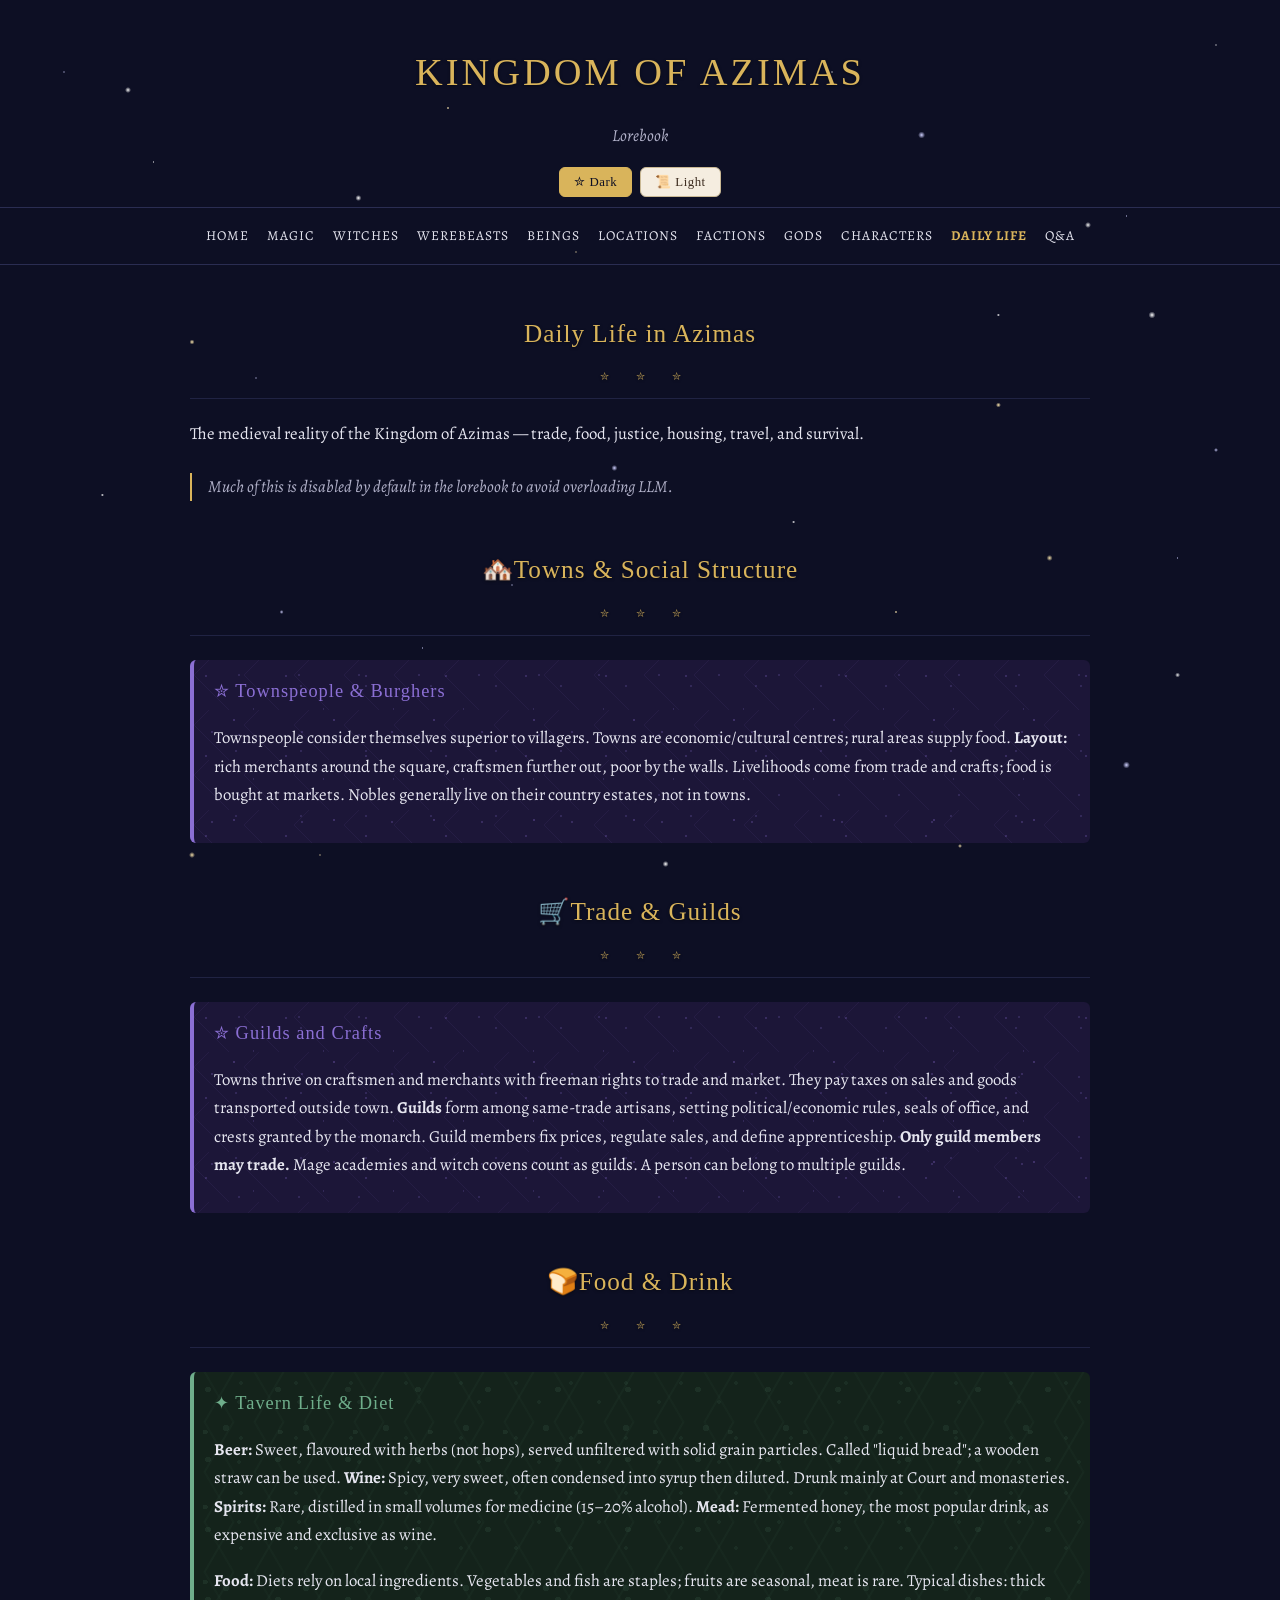
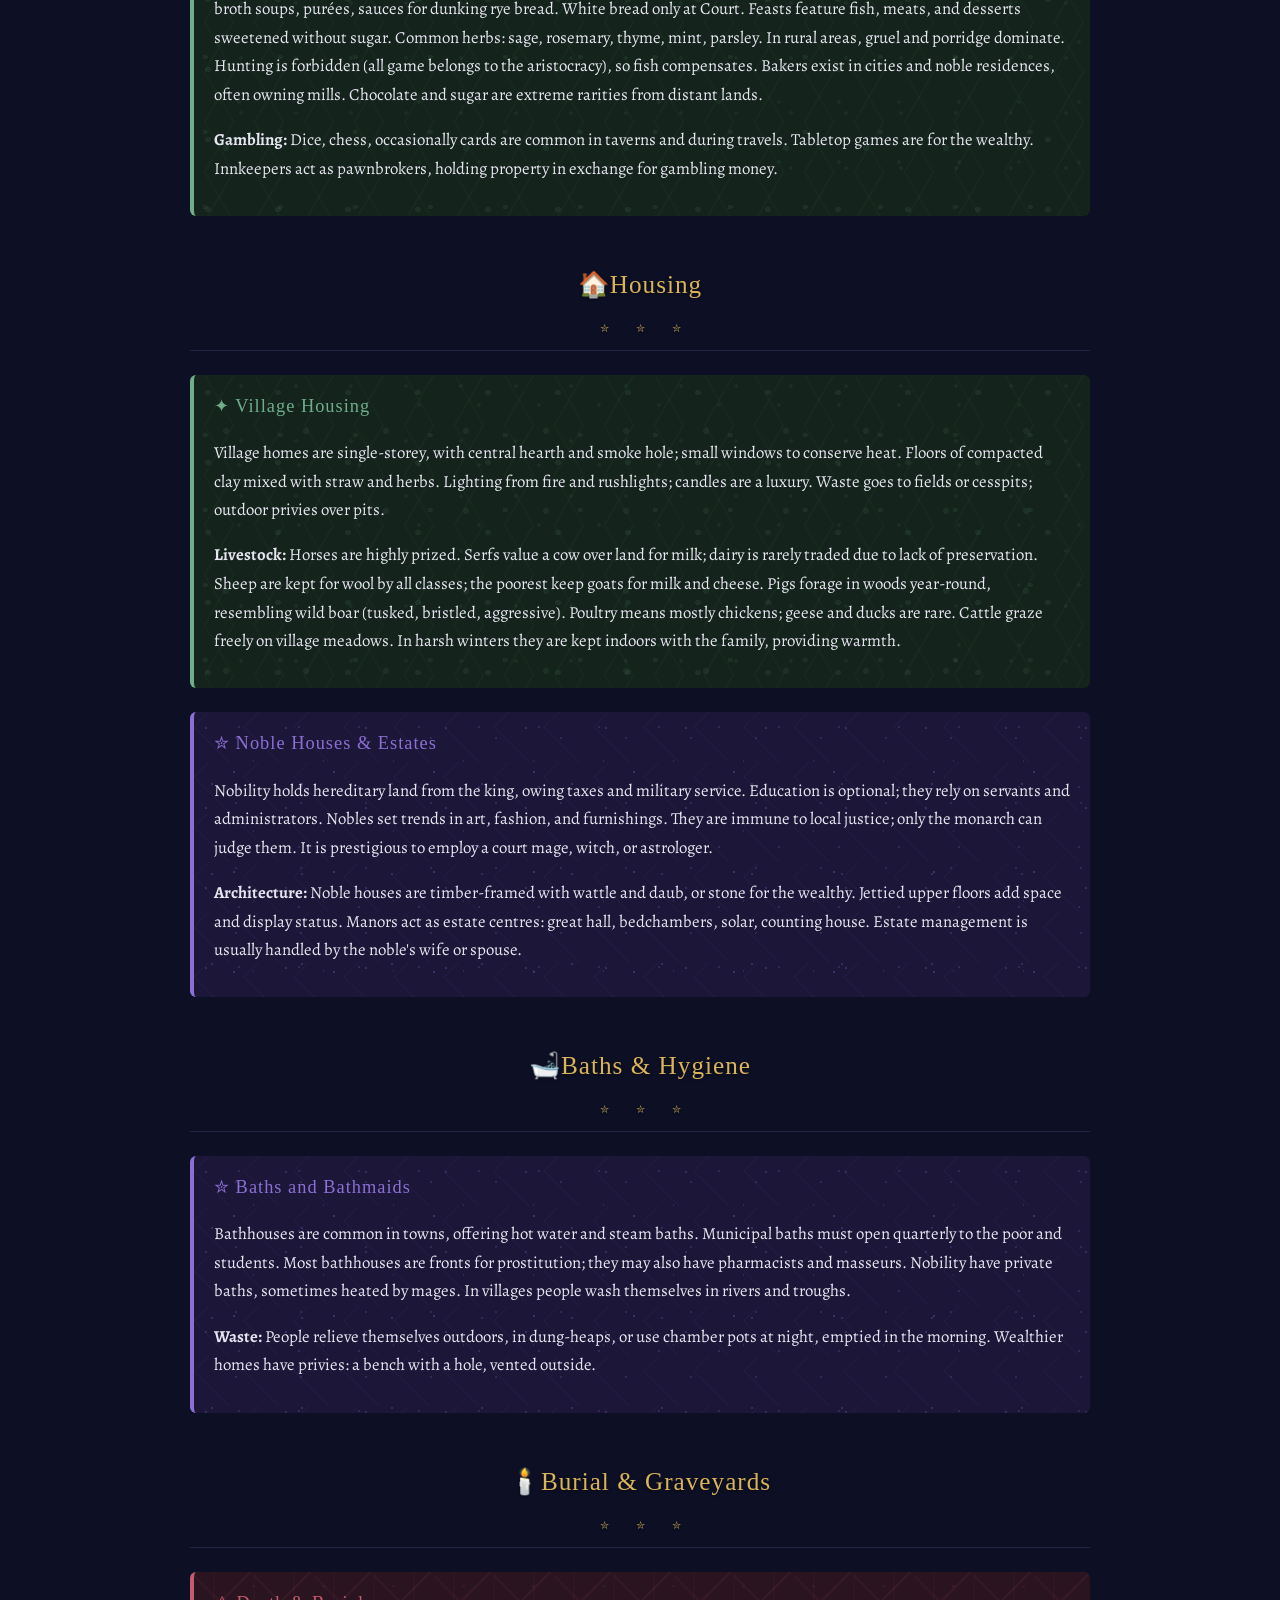
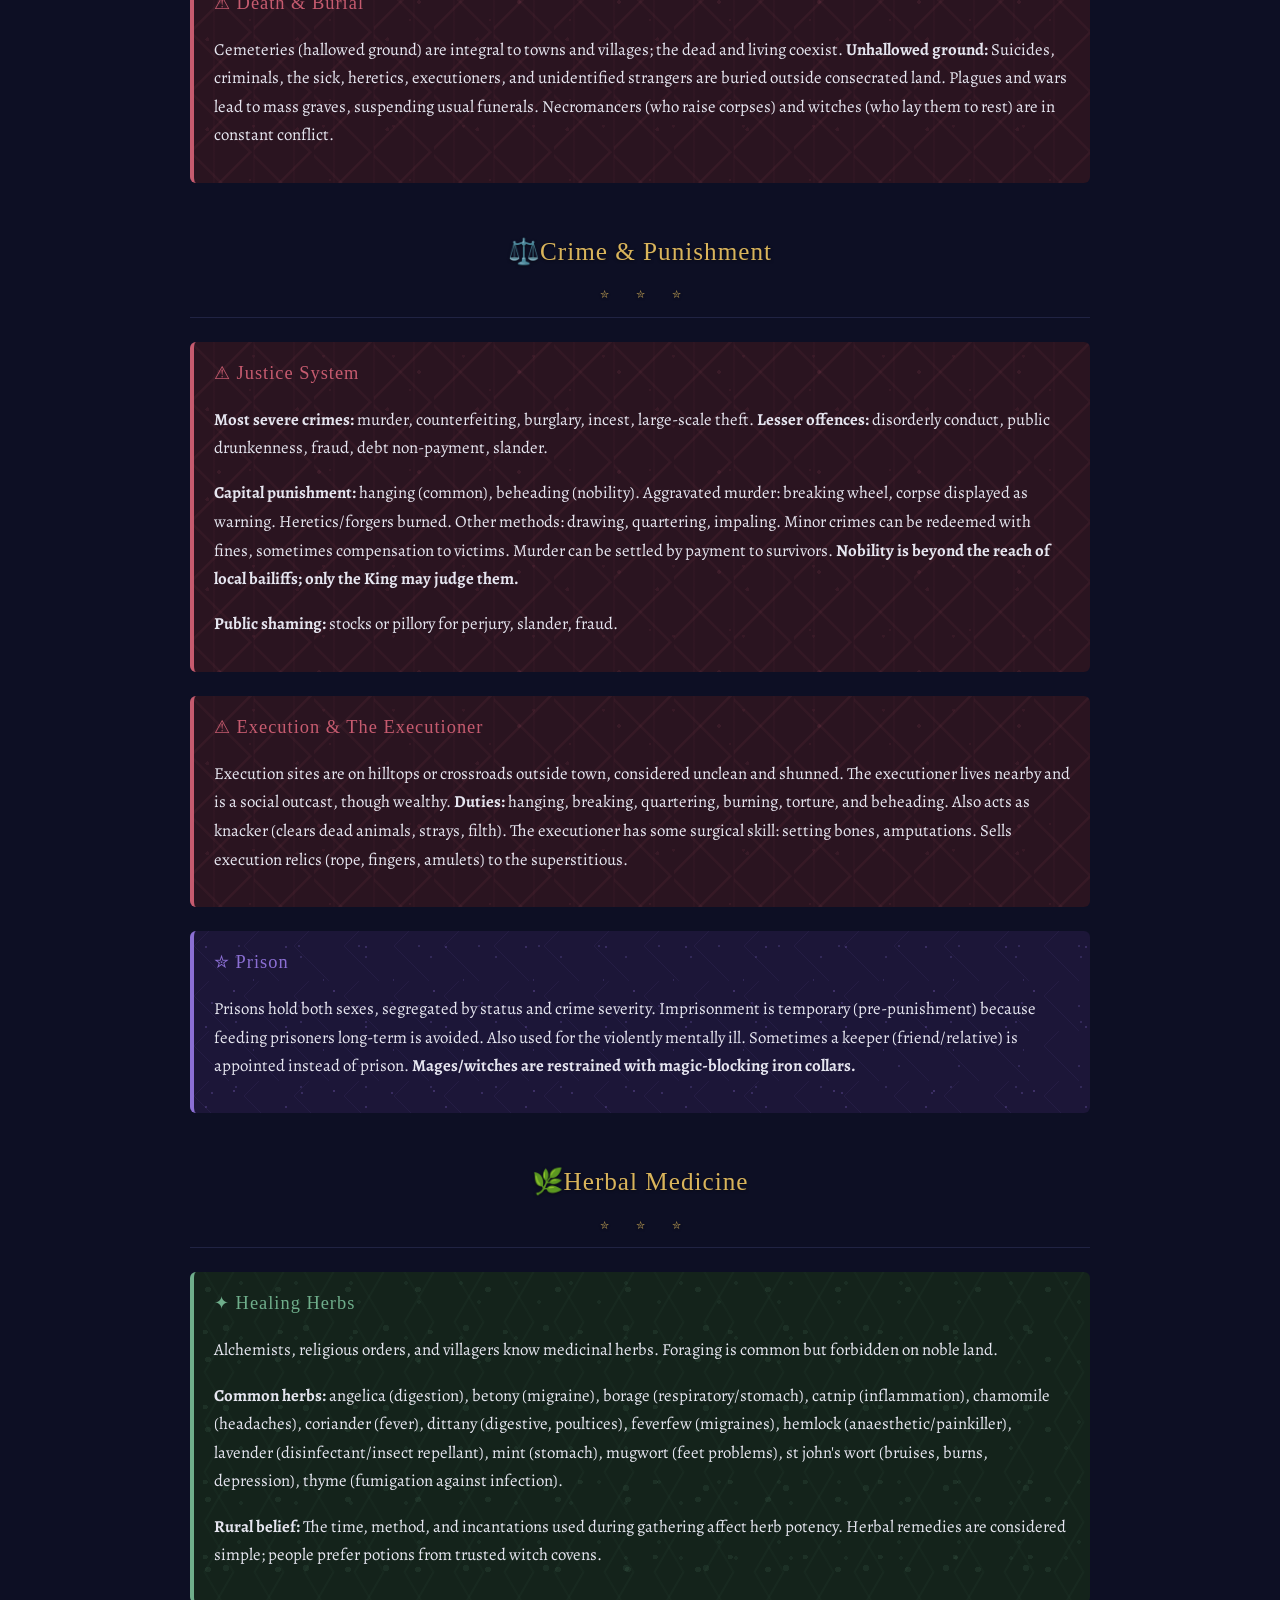
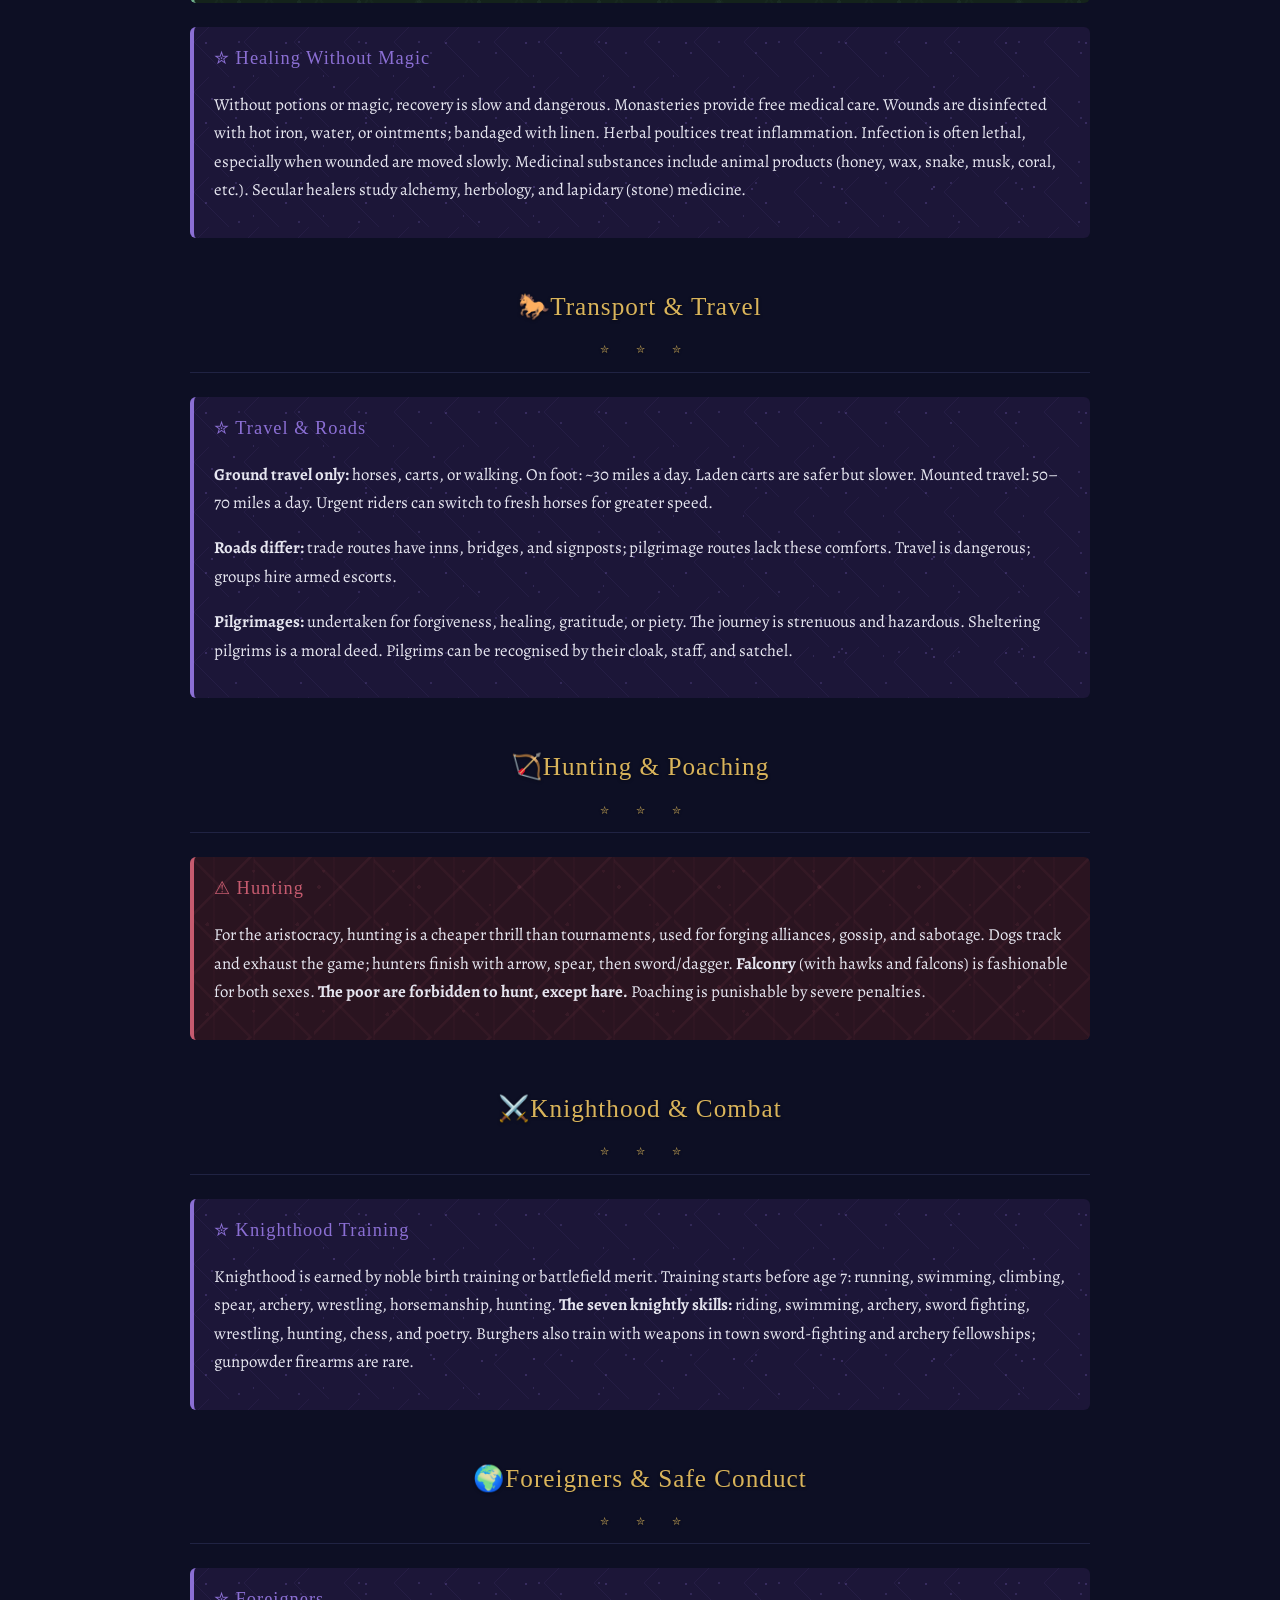
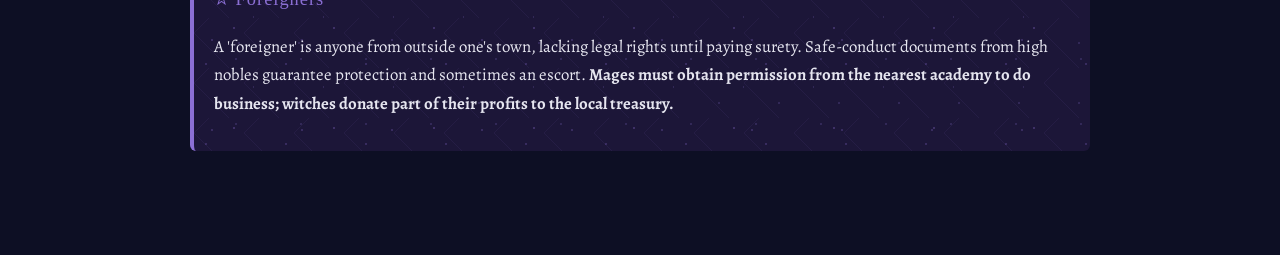
==== commit 3c4a02f5: "Add files via upload" ====
--- a/daily-life.html
+++ b/daily-life.html
@@ -76,7 +76,7 @@
       <p><b>Waste:</b> People relieve themselves outdoors, in dung-heaps, or use chamber pots at night, emptied in the morning. Wealthier homes have privies: a bench with a hole, vented outside.</p>
     </div>
 
-    <h2>🪦Burial & Graveyards</h2>
+    <h2>🕯️Burial & Graveyards</h2>
     <div class="danger">
       <h3>Death & Burial</h3>
       <p>Cemeteries (hallowed ground) are integral to towns and villages; the dead and living coexist. <b>Unhallowed ground:</b> Suicides, criminals, the sick, heretics, executioners, and unidentified strangers are buried outside consecrated land. Plagues and wars lead to mass graves, suspending usual funerals. Necromancers (who raise corpses) and witches (who lay them to rest) are in constant conflict.</p>
--- a/style.css
+++ b/style.css
@@ -189,27 +189,36 @@
 }
 nav a:hover { color: var(--gold); }
 
+.text-center {
+  text-align: center;
+}
+
 /* ===== КОНТЕЙНЕР ===== */
 main { max-width: 900px; margin: 0 auto; padding: 0 24px 80px; }
 
 h2 {
   color: var(--gold);
-  border-bottom: 1px solid var(--line);
-  padding-bottom: 8px;
+  padding-bottom: 0;
   margin-top: 48px;
-  transition: color 0.3s, border-color 0.3s;
+  text-align: center;
+  transition: color 0.3s;
   text-shadow: 0 1px 3px rgba(0, 0, 0, 0.5);
 }
+
 h2::after {
   content: "✮ ✮ ✮";
   display: block;
   text-align: center;
   margin-top: 12px;
+  padding-bottom: 12px;
+  padding-left: 13px;
+  border-bottom: 1px solid var(--line);
   color: var(--gold);
   font-size: 0.7rem;
   letter-spacing: 12px;
   opacity: 0.7;
 }
+
 
 h3 { color: var(--gold); margin-bottom: 4px; transition: color 0.3s; }
 a { color: var(--term); transition: color 0.3s; }
@@ -557,6 +566,104 @@
 }
 .gallery img:hover { transform: scale(1.05); }
 
+.icon-inline {
+  width: 1.2em;
+  height: 1.2em;
+  vertical-align: middle;
+  margin-right: 6px;
+  display: inline-block;
+}
+
+.divider {
+  display: block;
+  max-height: 100px;
+  width: 100%;
+  margin: 32px auto;
+  object-fit: cover;
+  pointer-events: none; /* нельзя кликнуть */
+}
+
+/* ===== ГАЛЕРЕЯ-ПЛИТКА С КАРУСЕЛЬЮ ===== */
+.gallery-grid {
+  display: grid;
+  grid-template-columns: repeat(auto-fill, minmax(150px, 1fr));
+  gap: 12px;
+  margin: 24px 0;
+  max-height: 500px;
+  overflow-y: auto;
+  padding: 8px;
+  background: var(--bg-2);
+  border-radius: 10px;
+  border: 1px solid var(--line);
+  scrollbar-width: thin;
+  scrollbar-color: var(--gold) var(--bg-2);
+}
+
+.gallery-grid::-webkit-scrollbar {
+  width: 8px;
+}
+
+.gallery-grid::-webkit-scrollbar-thumb {
+  background: var(--gold);
+  border-radius: 4px;
+}
+
+.gallery-grid::-webkit-scrollbar-track {
+  background: var(--bg-2);
+}
+
+.gallery-grid img {
+  width: 100%;
+  height: 150px;
+  object-fit: cover;
+  display: block;
+  border-radius: 8px;
+  border: 1px solid var(--line);
+  cursor: zoom-in;
+  transition: transform 0.2s, border-color 0.3s, box-shadow 0.2s;
+}
+
+.gallery-grid img:hover {
+  transform: scale(1.05);
+  border-color: var(--gold);
+  box-shadow: 0 4px 12px rgba(217, 180, 91, 0.3);
+}
+
+/* Адаптив для мобильных */
+@media (max-width: 600px) {
+  .gallery-grid {
+    grid-template-columns: repeat(auto-fill, minmax(120px, 1fr));
+    gap: 8px;
+  }
+  
+  .gallery-grid img {
+    height: 120px;
+  }
+}
+
+/* Если хочешь фиксированное количество колонок */
+.gallery-grid.cols-3 {
+  grid-template-columns: repeat(3, 1fr);
+}
+
+.gallery-grid.cols-4 {
+  grid-template-columns: repeat(4, 1fr);
+}
+
+.gallery-grid.cols-5 {
+  grid-template-columns: repeat(5, 1fr);
+}
+
+/* Убрать прокрутку, если картинок мало */
+.gallery-grid.no-scroll {
+  max-height: none;
+  overflow-y: visible;
+}
+.gallery-grid.portrait img {
+  height: 200px;
+}
+
+
 /* ===== ЛАЙТБОКС ===== */
 img.zoomable { cursor: zoom-in; }
 
@@ -836,3 +943,108 @@
     border-bottom: none;
   }
 }
+
+/* ===== РАСКРЫВАЮЩИЕСЯ БЛОКИ (COLLAPSIBLE) ===== */
+.collapsible-header {
+  background: var(--bg-2);
+  border: 1px solid var(--line);
+  border-radius: 8px;
+  padding: 14px 20px;
+  cursor: pointer;
+  display: flex;
+  align-items: center;
+  justify-content: space-between;
+  transition: background-color 0.3s, border-color 0.3s;
+  margin-bottom: 0;
+}
+
+.collapsible-header:hover {
+  background: var(--term-bg);
+  border-color: var(--gold);
+}
+
+.collapsible-header h2,
+.collapsible-header h3 {
+  margin: 0;
+  border: none;
+  padding: 0;
+  flex: 1;
+}
+
+.collapsible-header h2::after,
+.collapsible-header h3::after {
+  content: none !important;
+}
+
+.collapsible-icon {
+  font-size: 1.2rem;
+  color: var(--gold);
+  transition: transform 0.3s ease;
+  flex-shrink: 0;
+  margin-left: 12px;
+}
+
+.collapsible.open .collapsible-icon {
+  transform: rotate(90deg);
+}
+
+.collapsible-content {
+  max-height: 0;
+  overflow: hidden;
+  transition: max-height 0.4s ease;
+  border-left: 1px solid var(--line);
+  border-right: 1px solid var(--line);
+  border-bottom: 1px solid var(--line);
+  border-radius: 0 0 8px 8px;
+  margin-top: -1px;
+}
+
+.collapsible.open .collapsible-content {
+  max-height: 5000px; /* достаточно большое значение для любого контента */
+  padding: 20px;
+}
+
+.collapsible-content > *:first-child {
+  margin-top: 0;
+}
+
+.collapsible-content > *:last-child {
+  margin-bottom: 0;
+}
+
+/* Фиолетовый (term) */
+.collapsible.collapsible-term .collapsible-header {
+  background: var(--term-bg);
+  border-color: var(--term);
+}
+
+.collapsible.collapsible-term .collapsible-header:hover {
+  border-color: var(--gold);
+}
+
+.collapsible.collapsible-term .collapsible-header h2,
+.collapsible.collapsible-term .collapsible-header h3 {
+  color: var(--term);
+}
+
+/* Зелёный (nature) */
+.collapsible.collapsible-nature .collapsible-header {
+  background: var(--nature-bg);
+  border-color: var(--nature);
+}
+
+.collapsible.collapsible-nature .collapsible-header h2,
+.collapsible.collapsible-nature .collapsible-header h3 {
+  color: var(--nature);
+}
+
+/* Красный (danger) */
+.collapsible.collapsible-danger .collapsible-header {
+  background: var(--danger-bg);
+  border-color: var(--danger);
+}
+
+.collapsible.collapsible-danger .collapsible-header h2,
+.collapsible.collapsible-danger .collapsible-header h3 {
+  color: var(--danger);
+}
